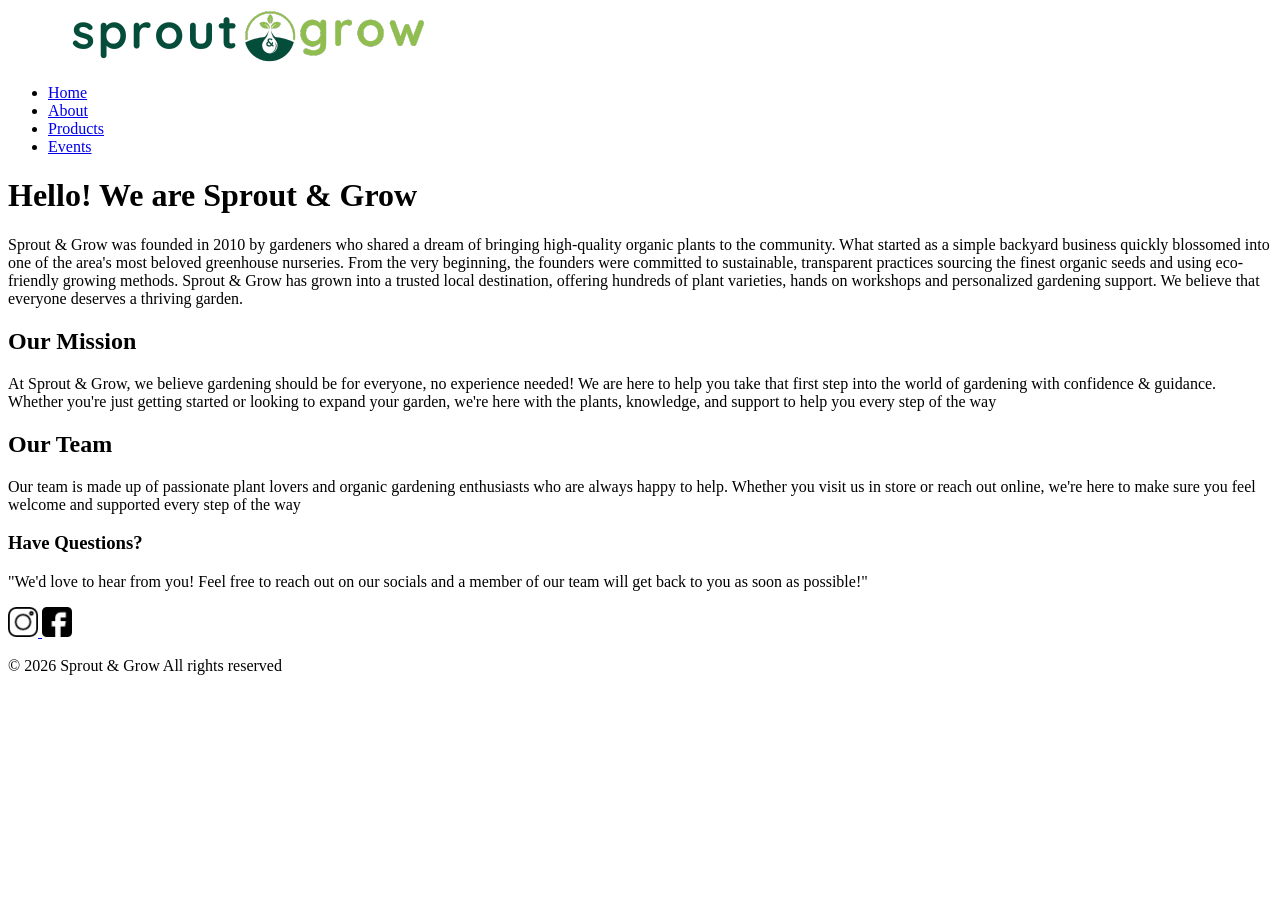
==== about.html @ 75b09fe6 "Add files via upload" ====
<!DOCTYPE html>
<html lang="en">
<head>
    <meta charset="UTF-8">
    <meta name="viewport" content="width=device-width, initial-scale=1.0">
    <title>Sprout & Grow</title>
    <link rel="stylesheet" href="css/styles.css">
</head>
<body>
    <header> <img src="images/logo.png" alt="Sprout & grow logo" class="logo">
        <nav> <ul> <li><a href="#1">Home</a></li> 
            <li> <a href="#2">About</a></li> 
            <li> <a href="#3">Products</a></li> 
            <li> <a href="#4">Events</a></li></ul> </nav>
        <!-- Header content goes here: logo, navigation bar -->
    </header>
    <main>
        <h1>Hello! We are Sprout & Grow </h1>
        <p> Sprout & Grow was founded in 2010 by gardeners who shared a dream of bringing high-quality organic plants to the community. What started as a simple backyard business quickly blossomed into one of the area's most beloved greenhouse nurseries. From the very beginning, the founders were committed to sustainable, transparent practices sourcing the finest organic seeds and using eco-friendly growing methods. Sprout & Grow has grown into a trusted local destination, offering hundreds of plant varieties, hands on workshops and personalized gardening support. We believe that everyone deserves a thriving garden.</p>
        <h2> Our Mission </h2>
        <p> At Sprout & Grow, we believe gardening should be for everyone, no experience needed! We are here to help you take that first step into the world of gardening with confidence & guidance. Whether you're just getting started or looking to expand your garden, we're here with the plants, knowledge, and support to help you every step of the way</p>
        <h2> Our Team</h2>
        <p> Our team is made up of passionate plant lovers and organic gardening enthusiasts who are always happy to help. Whether you visit us in store or reach out online, we're here to make sure you feel welcome and supported every step of the way</p>
        <h3> Have Questions?</h3>
            <p>"We'd love to hear from you! Feel free to reach out on our socials and a member of our team will get back to you as soon as possible!"
</p>

<!-- About page content goes here: company history, mission, team info -->
    </main>
    <footer>
        <!-- Social Media links-->
        <a href="https://www.instagram.com/" target="_blank"> 
            <img src="images/instagram.png" alt="instagram" width="30">
        </a>
        <a href="https://www.facebook.com/" target="_blank">
            <img src="images/facebook.png" alt="facebook" width="30">
        </a>
        <!-- images/icons from flaticon-->
        <!-- Copyright-->
         <p>&copy; 2026 Sprout & Grow All rights reserved</p>
        <!-- Footer content goes here: copyright info, social media links -->
    </footer>
</body>
</html>
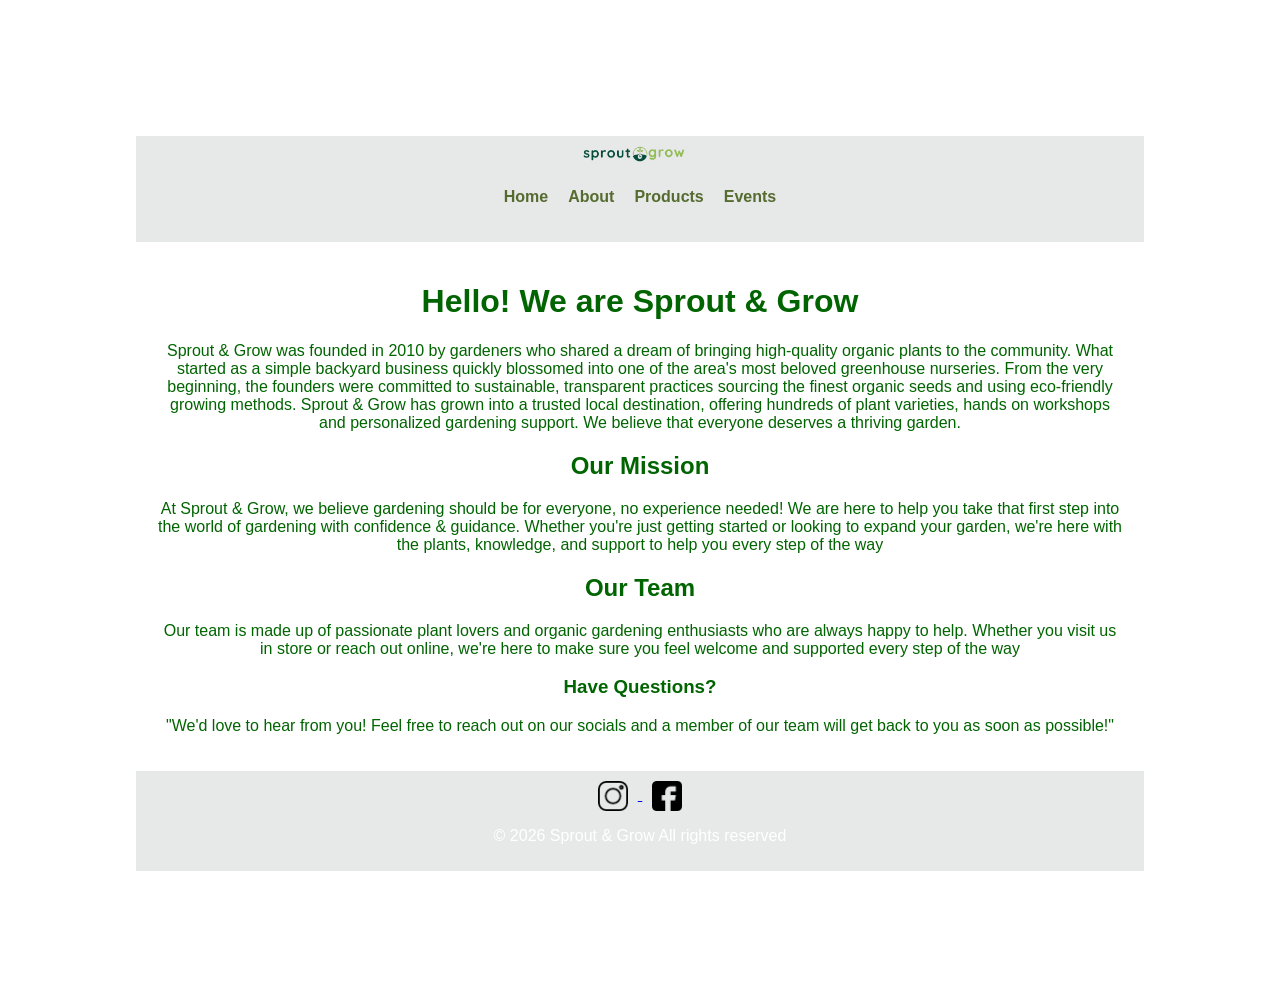
==== commit 4e485402: "Add files via upload" ====
--- a/about.html
+++ b/about.html
@@ -4,14 +4,17 @@
     <meta charset="UTF-8">
     <meta name="viewport" content="width=device-width, initial-scale=1.0">
     <title>Sprout & Grow</title>
-    <link rel="stylesheet" href="css/styles.css">
+    <link rel="stylesheet" href="styles.css">
 </head>
 <body>
     <header> <img src="images/logo.png" alt="Sprout & grow logo" class="logo">
-        <nav> <ul> <li><a href="#1">Home</a></li> 
-            <li> <a href="#2">About</a></li> 
-            <li> <a href="#3">Products</a></li> 
-            <li> <a href="#4">Events</a></li></ul> </nav>
+      <nav>  <ul>
+    <li><a href="index.html">Home</a></li>
+    <li><a href="about.html">About</a></li>
+    <li><a href="products.html">Products</a></li>
+    <li><a href="events.html">Events</a></li>
+  </ul>
+</nav>
         <!-- Header content goes here: logo, navigation bar -->
     </header>
     <main>
--- a/styles.css
+++ b/styles.css
@@ -0,0 +1,57 @@
+/* Basic CSS file for Sprout & Grow website */
+
+body {
+    background-color: #fff;
+    color: darkgreen;
+    padding: 10%;
+    font-family: Arial, sans-serif;
+}
+
+header, footer {
+    background-color: #9ea3a340;
+    color: #fff;
+    text-align: center;
+    padding: 10px 0;
+}
+
+main {
+    padding: 20px;
+    text-align: center;
+}
+.logo { 
+    max-width: 150px;
+    width: 100%;
+    height: auto;
+    display: block;
+    margin: auto;
+}
+nav ul { 
+    list-style: none;
+    display: flex;
+    justify-content: center;
+    gap: 20px;
+    padding: 10px;
+}
+nav a{ 
+    text-decoration: none;
+    color: darkolivegreen;
+    font-weight: bold;
+}
+.float-image {
+    float: left;
+    max-width: 400px; 
+    width: 100%;
+    margin: 20px;
+}
+footer img{ 
+    margin: 0 10px;
+    vertical-align: middle;
+}
+.product-img { 
+
+    padding: 10 px;
+    width: 350px;
+    height: 350px;
+    object-fit: cover;
+}
+/* for navigation, main content, images, etc. */
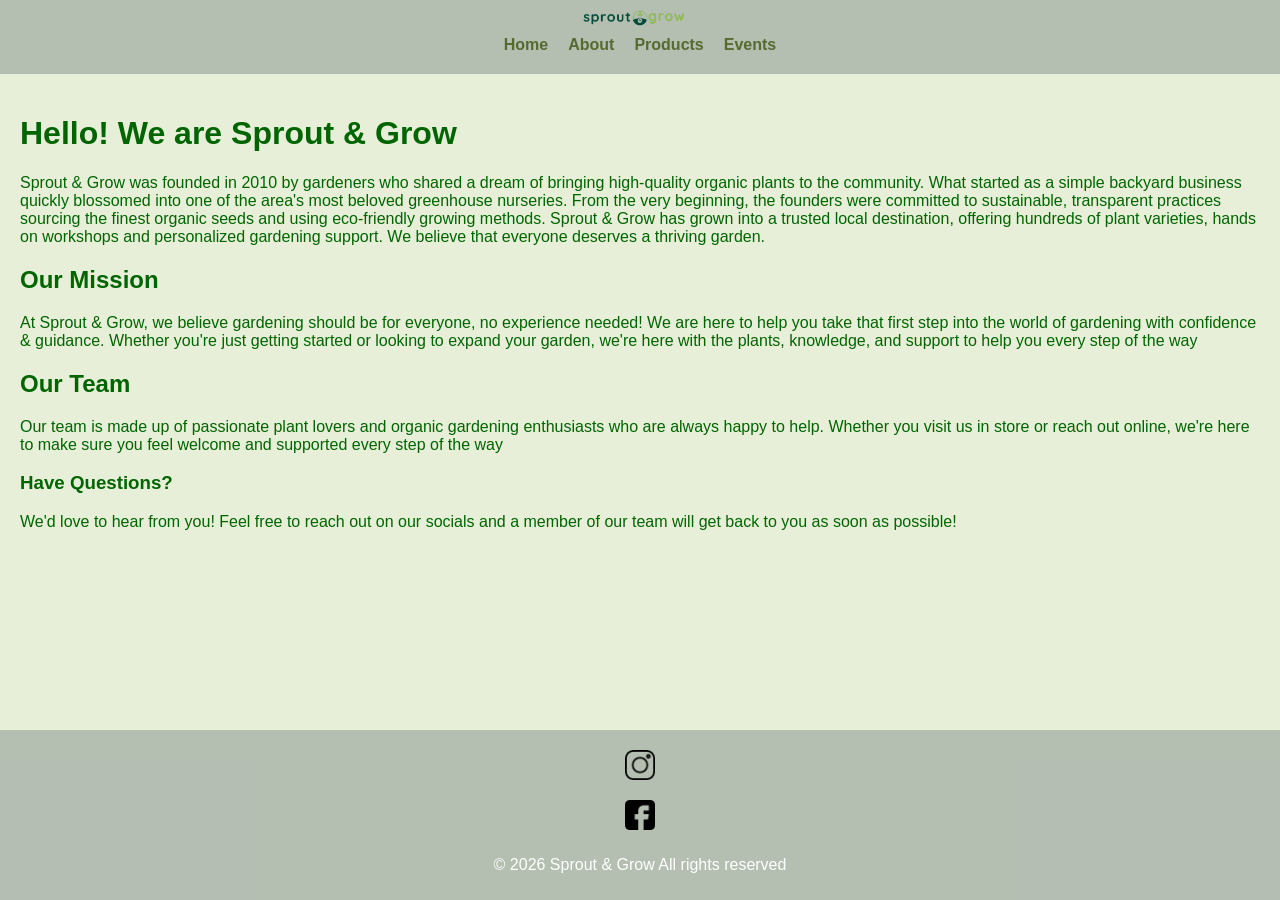
==== commit 6f3e6015: "Add files via upload" ====
--- a/about.html
+++ b/about.html
@@ -25,7 +25,7 @@
         <h2> Our Team</h2>
         <p> Our team is made up of passionate plant lovers and organic gardening enthusiasts who are always happy to help. Whether you visit us in store or reach out online, we're here to make sure you feel welcome and supported every step of the way</p>
         <h3> Have Questions?</h3>
-            <p>"We'd love to hear from you! Feel free to reach out on our socials and a member of our team will get back to you as soon as possible!"
+            <p>We'd love to hear from you! Feel free to reach out on our socials and a member of our team will get back to you as soon as possible!
 </p>
 
 <!-- About page content goes here: company history, mission, team info -->
--- a/styles.css
+++ b/styles.css
@@ -1,23 +1,34 @@
 /* Basic CSS file for Sprout & Grow website */
 
 body {
-    background-color: #fff;
+    background-color: #e7efd9;
     color: darkgreen;
-    padding: 10%;
+    padding: 0;
+    margin: 0;
     font-family: Arial, sans-serif;
+
+    min-height: 100vh;
+    display: flex;
+    flex-direction: column;
 }
 
 header, footer {
-    background-color: #9ea3a340;
+    display: flex;
+    justify-content: center;
+    flex-direction: column;
+    align-items: center;
+    background-color: #aab4aad3;
     color: #fff;
     text-align: center;
-    padding: 10px 0;
+    padding: 10px;
 }
 
 main {
     padding: 20px;
-    text-align: center;
+    text-align: left;
+    flex: 1;
 }
+
 .logo { 
     max-width: 150px;
     width: 100%;
@@ -25,33 +36,59 @@
     display: block;
     margin: auto;
 }
+
 nav ul { 
     list-style: none;
     display: flex;
     justify-content: center;
     gap: 20px;
     padding: 10px;
+    margin: 0;
 }
-nav a{ 
+
+nav a { 
     text-decoration: none;
     color: darkolivegreen;
     font-weight: bold;
 }
+
 .float-image {
     float: left;
     max-width: 400px; 
     width: 100%;
     margin: 20px;
 }
-footer img{ 
-    margin: 0 10px;
+
+footer img { 
+    margin: 10px;
     vertical-align: middle;
 }
+
 .product-img { 
-
-    padding: 10 px;
+    padding: 10px; /* fixed */
     width: 350px;
     height: 350px;
     object-fit: cover;
 }
+
+form {
+    max-width: 500px;
+    margin: 0; /* fixed */
+    text-align: left;
+}
+
+input, textarea, select {
+    width: 100%;
+    padding: 8px;
+    margin: 5px 0;
+}
+
+input[type="submit"] {
+    width: auto;
+    background-color: #9db17c;
+    color: white;
+    border: none;
+    padding: 10px 15px;
+    cursor: pointer;
+}
 /* for navigation, main content, images, etc. */
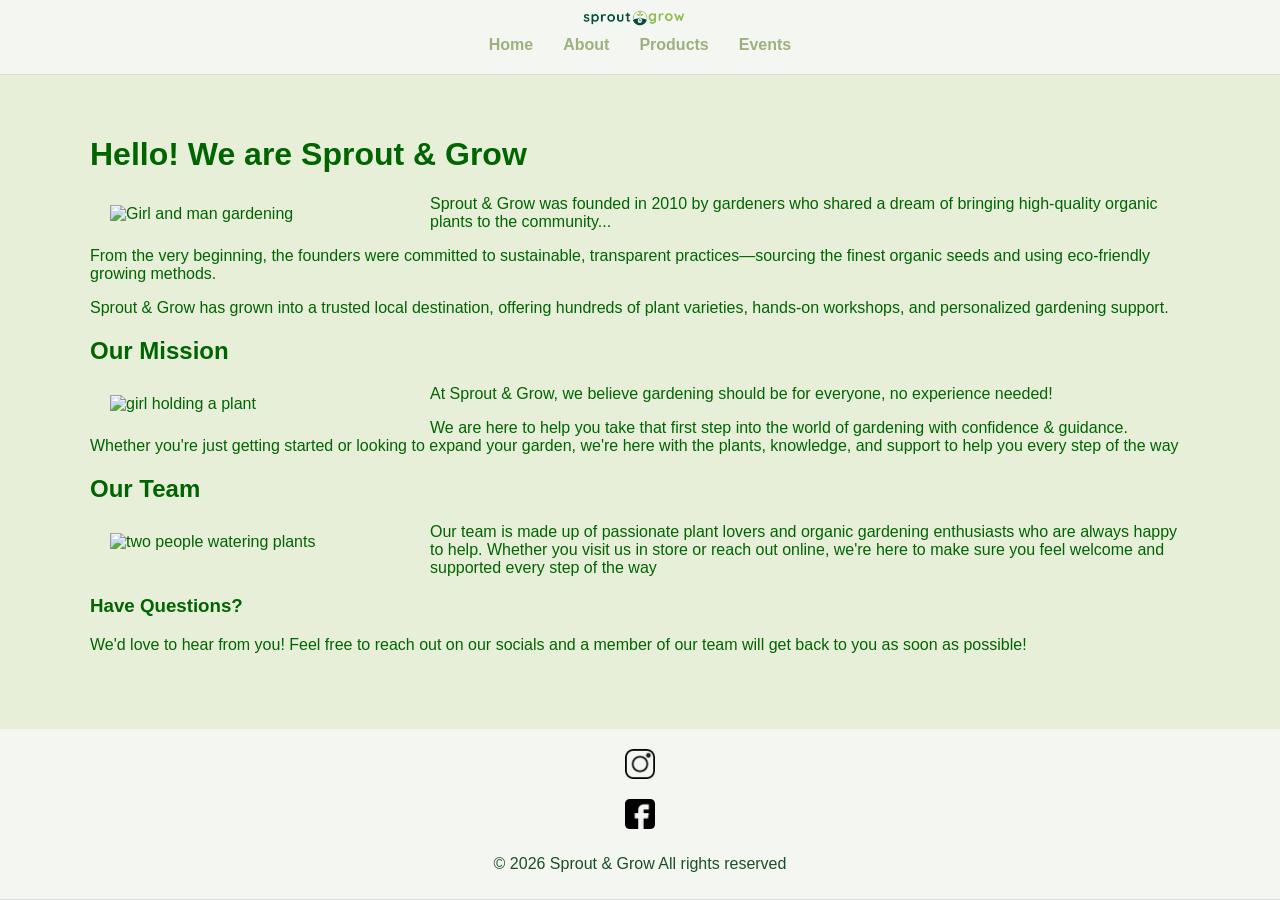
==== commit ad70e1bc: "Add files via upload" ====
--- a/about.html
+++ b/about.html
@@ -19,11 +19,33 @@
     </header>
     <main>
         <h1>Hello! We are Sprout & Grow </h1>
-        <p> Sprout & Grow was founded in 2010 by gardeners who shared a dream of bringing high-quality organic plants to the community. What started as a simple backyard business quickly blossomed into one of the area's most beloved greenhouse nurseries. From the very beginning, the founders were committed to sustainable, transparent practices sourcing the finest organic seeds and using eco-friendly growing methods. Sprout & Grow has grown into a trusted local destination, offering hundreds of plant varieties, hands on workshops and personalized gardening support. We believe that everyone deserves a thriving garden.</p>
+
+        <img src="images/girl&mangardening.jpg" alt="Girl and man gardening" class="float-image"
+     <p>
+        Sprout & Grow was founded in 2010 by gardeners who shared a dream of bringing high-quality organic plants to the community...
+    </p>
+
+    <p>
+        From the very beginning, the founders were committed to sustainable, transparent practices—sourcing the finest organic seeds and using eco-friendly growing methods.
+    </p>
+
+    <p>
+        Sprout & Grow has grown into a trusted local destination, offering hundreds of plant varieties, hands-on workshops, and personalized gardening support.
+    </p>
         <h2> Our Mission </h2>
-        <p> At Sprout & Grow, we believe gardening should be for everyone, no experience needed! We are here to help you take that first step into the world of gardening with confidence & guidance. Whether you're just getting started or looking to expand your garden, we're here with the plants, knowledge, and support to help you every step of the way</p>
+
+        <img src="images/girl holding a plant.jpg" alt="girl holding a plant" class="float-image"
+        <p> At Sprout & Grow, we believe gardening should be for everyone, no experience needed! </p>
+            
+            <p>We are here to help you take that first step into the world of gardening with confidence & guidance. Whether you're just getting started or looking to expand your garden, we're here with the plants, knowledge, and support to help you every step of the way</p>
+        
         <h2> Our Team</h2>
+
+        <img src="images/two people watering plants.jpg" alt="two people watering plants" class="float-image"
+        
         <p> Our team is made up of passionate plant lovers and organic gardening enthusiasts who are always happy to help. Whether you visit us in store or reach out online, we're here to make sure you feel welcome and supported every step of the way</p>
+        
+        
         <h3> Have Questions?</h3>
             <p>We'd love to hear from you! Feel free to reach out on our socials and a member of our team will get back to you as soon as possible!
 </p>
--- a/styles.css
+++ b/styles.css
@@ -1,5 +1,4 @@
 /* Basic CSS file for Sprout & Grow website */
-
 body {
     background-color: #e7efd9;
     color: darkgreen;
@@ -17,14 +16,17 @@
     justify-content: center;
     flex-direction: column;
     align-items: center;
-    background-color: #aab4aad3;
-    color: #fff;
+    background-color: #f4f7f1;
+    border-bottom: 1px solid #dcdcdc;
+    color: #1a4e28;
     text-align: center;
     padding: 10px;
 }
 
 main {
-    padding: 20px;
+    padding: 40px 60px;
+    max-width: 1100px;
+    margin: 0 auto;
     text-align: left;
     flex: 1;
 }
@@ -41,22 +43,26 @@
     list-style: none;
     display: flex;
     justify-content: center;
-    gap: 20px;
-    padding: 10px;
-    margin: 0;
+    gap: 30px;
+    padding: 0;
+    margin: 10px 0;
 }
 
 nav a { 
     text-decoration: none;
-    color: darkolivegreen;
+    color: #9db17c;
     font-weight: bold;
+}
+
+nav a:hover {
+    color: #6c8f6c;
 }
 
 .float-image {
     float: left;
-    max-width: 400px; 
+    max-width: 300px; 
     width: 100%;
-    margin: 20px;
+    margin: 10px 20px;
 }
 
 footer img { 
@@ -65,15 +71,29 @@
 }
 
 .product-img { 
-    padding: 10px; /* fixed */
+    padding: 10px; 
     width: 350px;
     height: 350px;
     object-fit: cover;
 }
+.section-box {
+    background-color: #ffffff;
+    padding: 20px;
+    margin: 25px 0;
+    border-radius: 10px;
+    box-shadow: 0 4px 8px 
+}
+
+.event-img {
+    width: 100%;
+    max-width: 400px;
+    border-radius: 10px;
+    margin: 10px 0;
+}
 
 form {
     max-width: 500px;
-    margin: 0; /* fixed */
+    margin: 0; 
     text-align: left;
 }
 
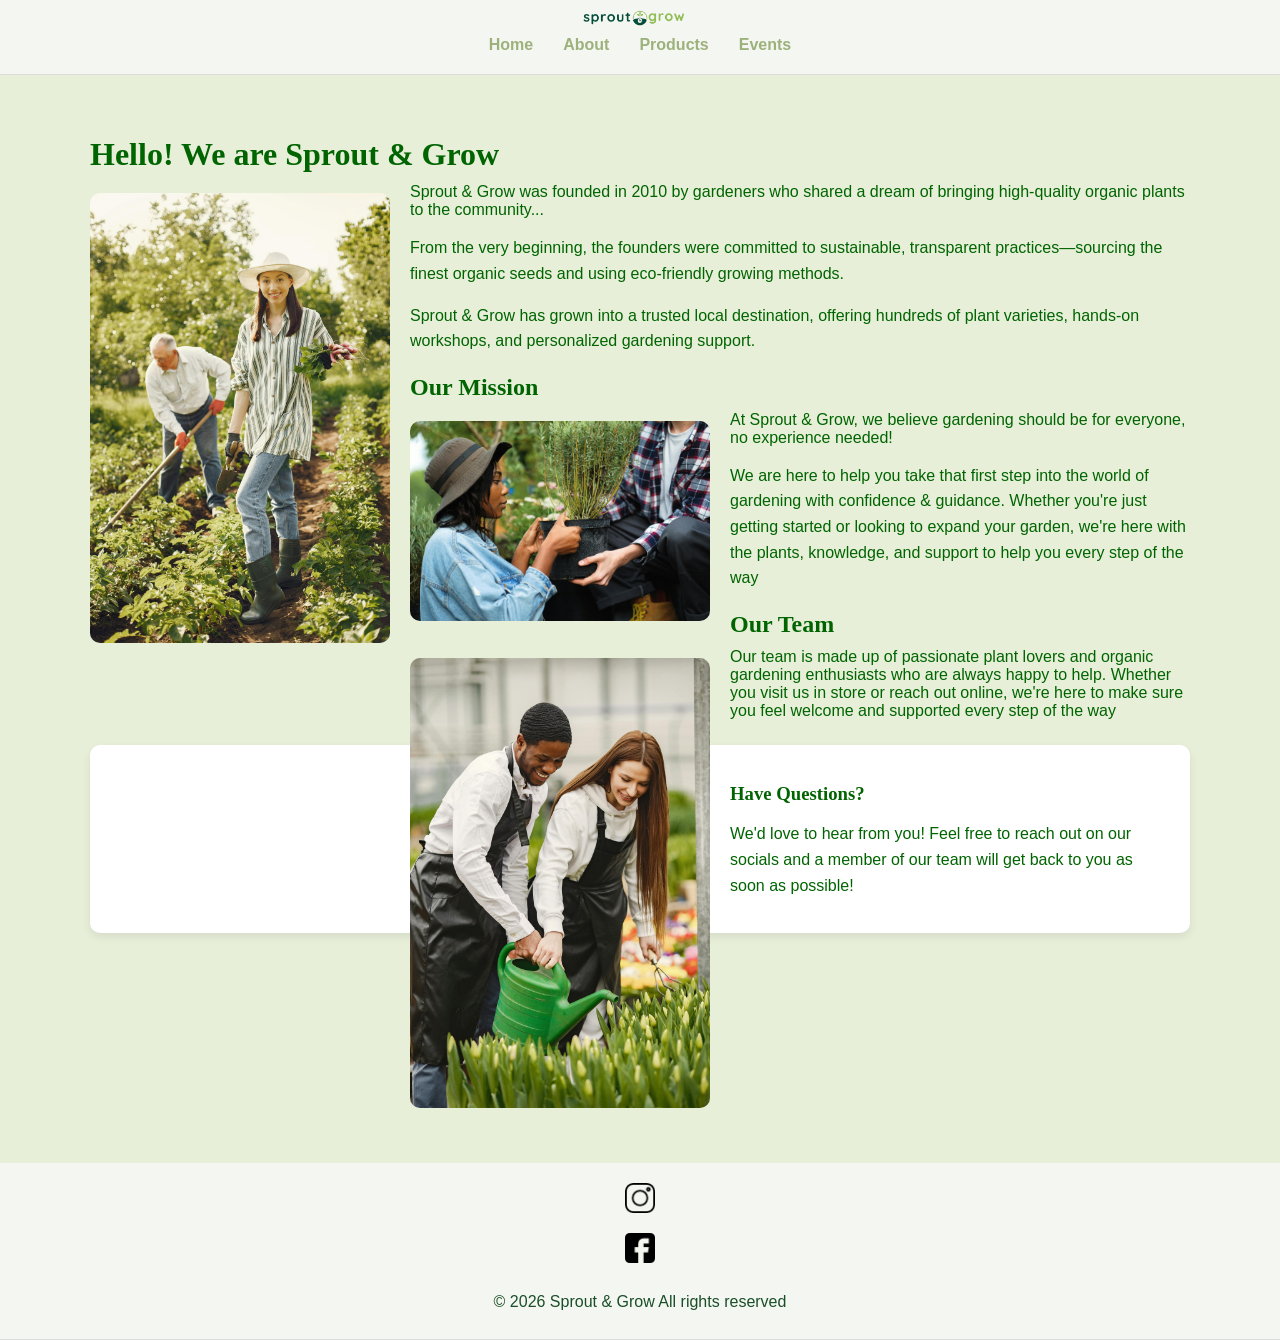
==== commit 4f4a72ea: "Add files via upload" ====
--- a/about.html
+++ b/about.html
@@ -43,14 +43,20 @@
 
         <img src="images/two people watering plants.jpg" alt="two people watering plants" class="float-image"
         
-        <p> Our team is made up of passionate plant lovers and organic gardening enthusiasts who are always happy to help. Whether you visit us in store or reach out online, we're here to make sure you feel welcome and supported every step of the way</p>
-        
-        
-        <h3> Have Questions?</h3>
-            <p>We'd love to hear from you! Feel free to reach out on our socials and a member of our team will get back to you as soon as possible!
-</p>
+         <p>
+            Our team is made up of passionate plant lovers and organic gardening enthusiasts who are always happy to help. Whether you visit us in store or reach out online, we're here to make sure you feel welcome and supported every step of the way
+        </p>
+    </div>
 
-<!-- About page content goes here: company history, mission, team info -->
+    <div class="section-box">
+        <h3>Have Questions?</h3>
+
+        <p>
+            We'd love to hear from you! Feel free to reach out on our socials and a member of our team will get back to you as soon as possible!
+        </p>
+    </div>
+</main>
+
     </main>
     <footer>
         <!-- Social Media links-->
--- a/styles.css
+++ b/styles.css
@@ -9,6 +9,16 @@
     min-height: 100vh;
     display: flex;
     flex-direction: column;
+}
+
+h1, h2, h3 {
+    font-family: Georgia, "Times New Roman", serif;
+    margin-bottom: 10px;
+}
+
+p {
+    line-height: 1.6;
+    margin-bottom: 15px;
 }
 
 header, footer {
@@ -31,6 +41,7 @@
     flex: 1;
 }
 
+/* LOGO */
 .logo { 
     max-width: 150px;
     width: 100%;
@@ -39,6 +50,7 @@
     margin: auto;
 }
 
+/* NAV */
 nav ul { 
     list-style: none;
     display: flex;
@@ -58,11 +70,13 @@
     color: #6c8f6c;
 }
 
+/* IMAGES */
 .float-image {
     float: left;
     max-width: 300px; 
     width: 100%;
-    margin: 10px 20px;
+    margin: 10px 20px 15px 0;
+    border-radius: 10px;
 }
 
 footer img { 
@@ -70,20 +84,25 @@
     vertical-align: middle;
 }
 
+/* PRODUCTS */
 .product-img { 
     padding: 10px; 
     width: 350px;
     height: 350px;
     object-fit: cover;
+    border-radius: 10px;
 }
+
+/* SECTION BLOCKS */
 .section-box {
     background-color: #ffffff;
     padding: 20px;
     margin: 25px 0;
     border-radius: 10px;
-    box-shadow: 0 4px 8px 
+    box-shadow: 0 4px 8px rgba(0,0,0,0.08);
 }
 
+/* EVENTS IMAGES */
 .event-img {
     width: 100%;
     max-width: 400px;
@@ -91,6 +110,7 @@
     margin: 10px 0;
 }
 
+/* FORMS */
 form {
     max-width: 500px;
     margin: 0; 
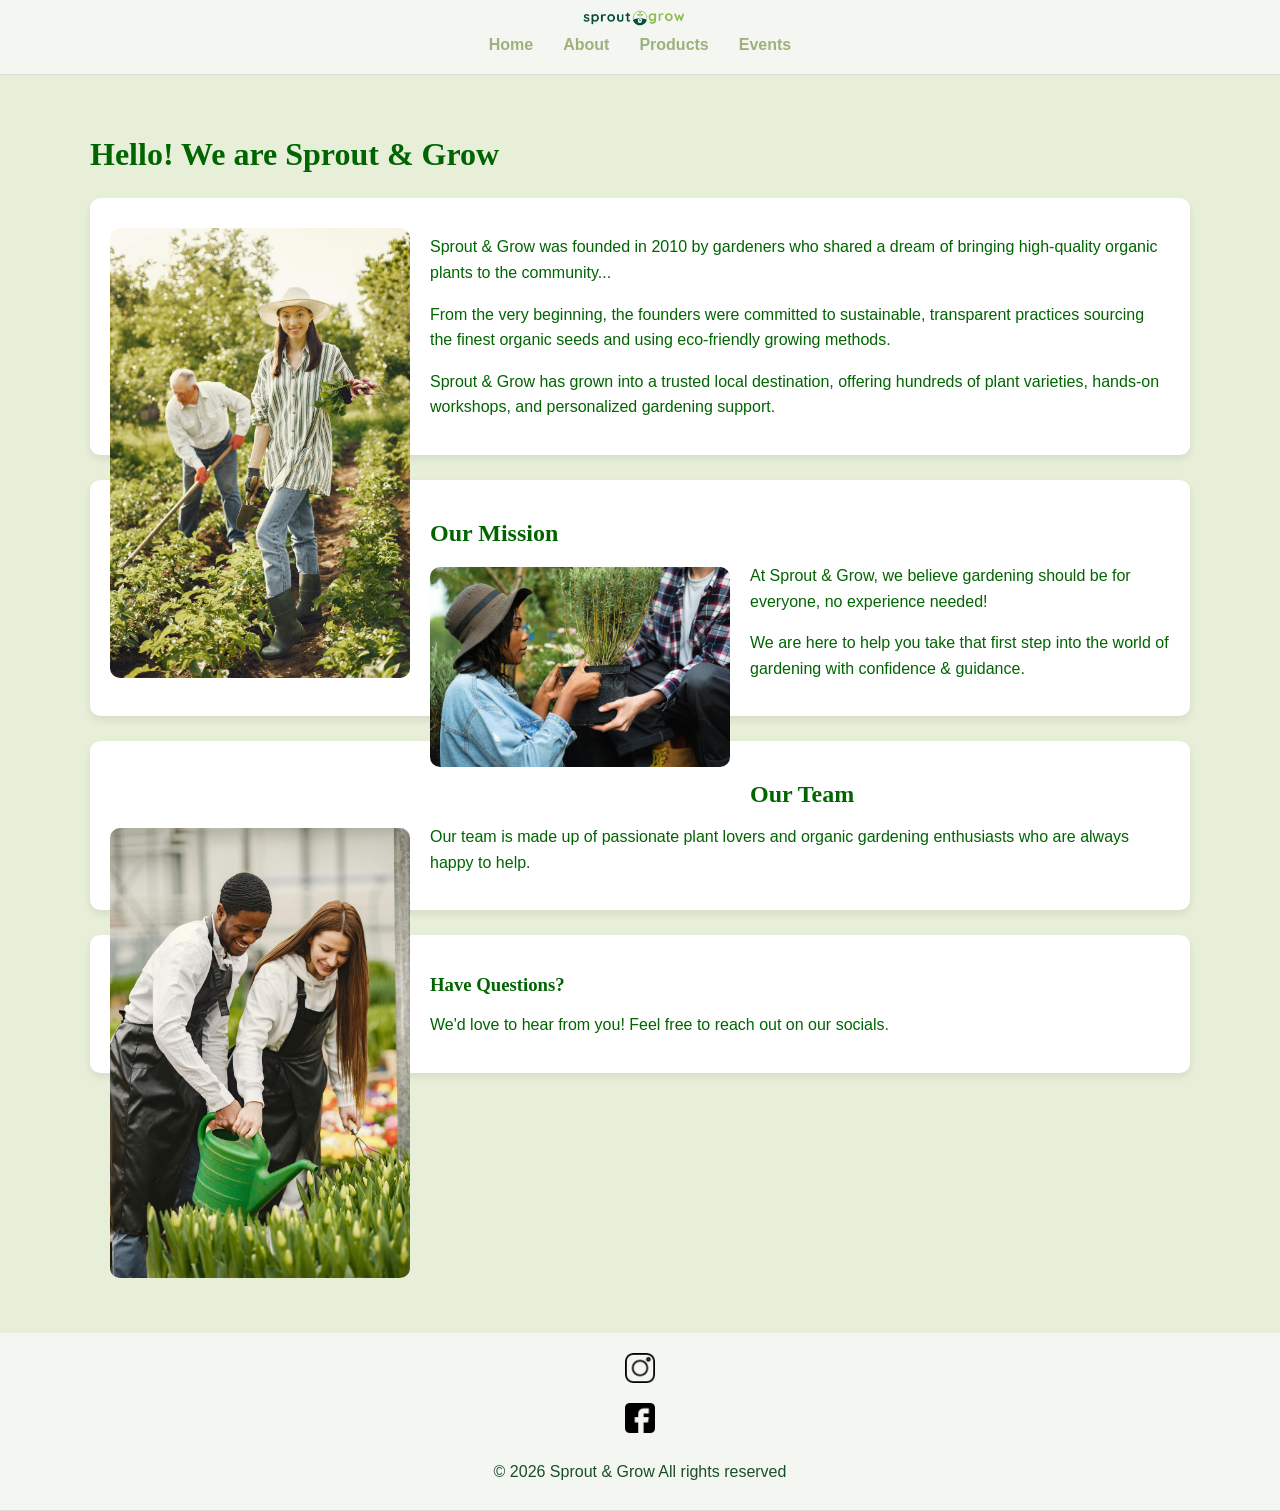
==== commit 89b3e9e9: "Add files via upload" ====
--- a/about.html
+++ b/about.html
@@ -17,43 +17,41 @@
 </nav>
         <!-- Header content goes here: logo, navigation bar -->
     </header>
-    <main>
-        <h1>Hello! We are Sprout & Grow </h1>
+<main>
+    <h1>Hello! We are Sprout & Grow</h1>
 
-        <img src="images/girl&mangardening.jpg" alt="Girl and man gardening" class="float-image"
-     <p>
-        Sprout & Grow was founded in 2010 by gardeners who shared a dream of bringing high-quality organic plants to the community...
-    </p>
+    <div class="section-box">
+        <img src="images/girl&mangardening.jpg" alt="Girl and man gardening" class="float-image">
 
-    <p>
-        From the very beginning, the founders were committed to sustainable, transparent practices—sourcing the finest organic seeds and using eco-friendly growing methods.
-    </p>
+        <p>Sprout & Grow was founded in 2010 by gardeners who shared a dream of bringing high-quality organic plants to the community...</p>
 
-    <p>
-        Sprout & Grow has grown into a trusted local destination, offering hundreds of plant varieties, hands-on workshops, and personalized gardening support.
-    </p>
-        <h2> Our Mission </h2>
+        <p>From the very beginning, the founders were committed to sustainable, transparent practices sourcing the finest organic seeds and using eco-friendly growing methods.</p>
 
-        <img src="images/girl holding a plant.jpg" alt="girl holding a plant" class="float-image"
-        <p> At Sprout & Grow, we believe gardening should be for everyone, no experience needed! </p>
-            
-            <p>We are here to help you take that first step into the world of gardening with confidence & guidance. Whether you're just getting started or looking to expand your garden, we're here with the plants, knowledge, and support to help you every step of the way</p>
-        
-        <h2> Our Team</h2>
+        <p>Sprout & Grow has grown into a trusted local destination, offering hundreds of plant varieties, hands-on workshops, and personalized gardening support.</p>
+    </div>
 
-        <img src="images/two people watering plants.jpg" alt="two people watering plants" class="float-image"
-        
-         <p>
-            Our team is made up of passionate plant lovers and organic gardening enthusiasts who are always happy to help. Whether you visit us in store or reach out online, we're here to make sure you feel welcome and supported every step of the way
-        </p>
+    <div class="section-box">
+        <h2>Our Mission</h2>
+
+        <img src="images/girl holding a plant.jpg" alt="girl holding a plant" class="float-image">
+
+        <p>At Sprout & Grow, we believe gardening should be for everyone, no experience needed!</p>
+
+        <p>We are here to help you take that first step into the world of gardening with confidence & guidance.</p>
+    </div>
+
+    <div class="section-box">
+        <h2>Our Team</h2>
+
+        <img src="images/two people watering plants.jpg" alt="two people watering plants" class="float-image">
+
+        <p>Our team is made up of passionate plant lovers and organic gardening enthusiasts who are always happy to help.</p>
     </div>
 
     <div class="section-box">
         <h3>Have Questions?</h3>
 
-        <p>
-            We'd love to hear from you! Feel free to reach out on our socials and a member of our team will get back to you as soon as possible!
-        </p>
+        <p>We'd love to hear from you! Feel free to reach out on our socials.</p>
     </div>
 </main>
 
--- a/styles.css
+++ b/styles.css
@@ -1,4 +1,4 @@
-/* Basic CSS file for Sprout & Grow website */
+
 body {
     background-color: #e7efd9;
     color: darkgreen;
@@ -41,7 +41,7 @@
     flex: 1;
 }
 
-/* LOGO */
+
 .logo { 
     max-width: 150px;
     width: 100%;
@@ -50,7 +50,7 @@
     margin: auto;
 }
 
-/* NAV */
+
 nav ul { 
     list-style: none;
     display: flex;
@@ -70,7 +70,7 @@
     color: #6c8f6c;
 }
 
-/* IMAGES */
+
 .float-image {
     float: left;
     max-width: 300px; 
@@ -84,7 +84,7 @@
     vertical-align: middle;
 }
 
-/* PRODUCTS */
+
 .product-img { 
     padding: 10px; 
     width: 350px;
@@ -93,7 +93,7 @@
     border-radius: 10px;
 }
 
-/* SECTION BLOCKS */
+
 .section-box {
     background-color: #ffffff;
     padding: 20px;
@@ -102,7 +102,6 @@
     box-shadow: 0 4px 8px rgba(0,0,0,0.08);
 }
 
-/* EVENTS IMAGES */
 .event-img {
     width: 100%;
     max-width: 400px;
@@ -110,7 +109,7 @@
     margin: 10px 0;
 }
 
-/* FORMS */
+
 form {
     max-width: 500px;
     margin: 0; 
